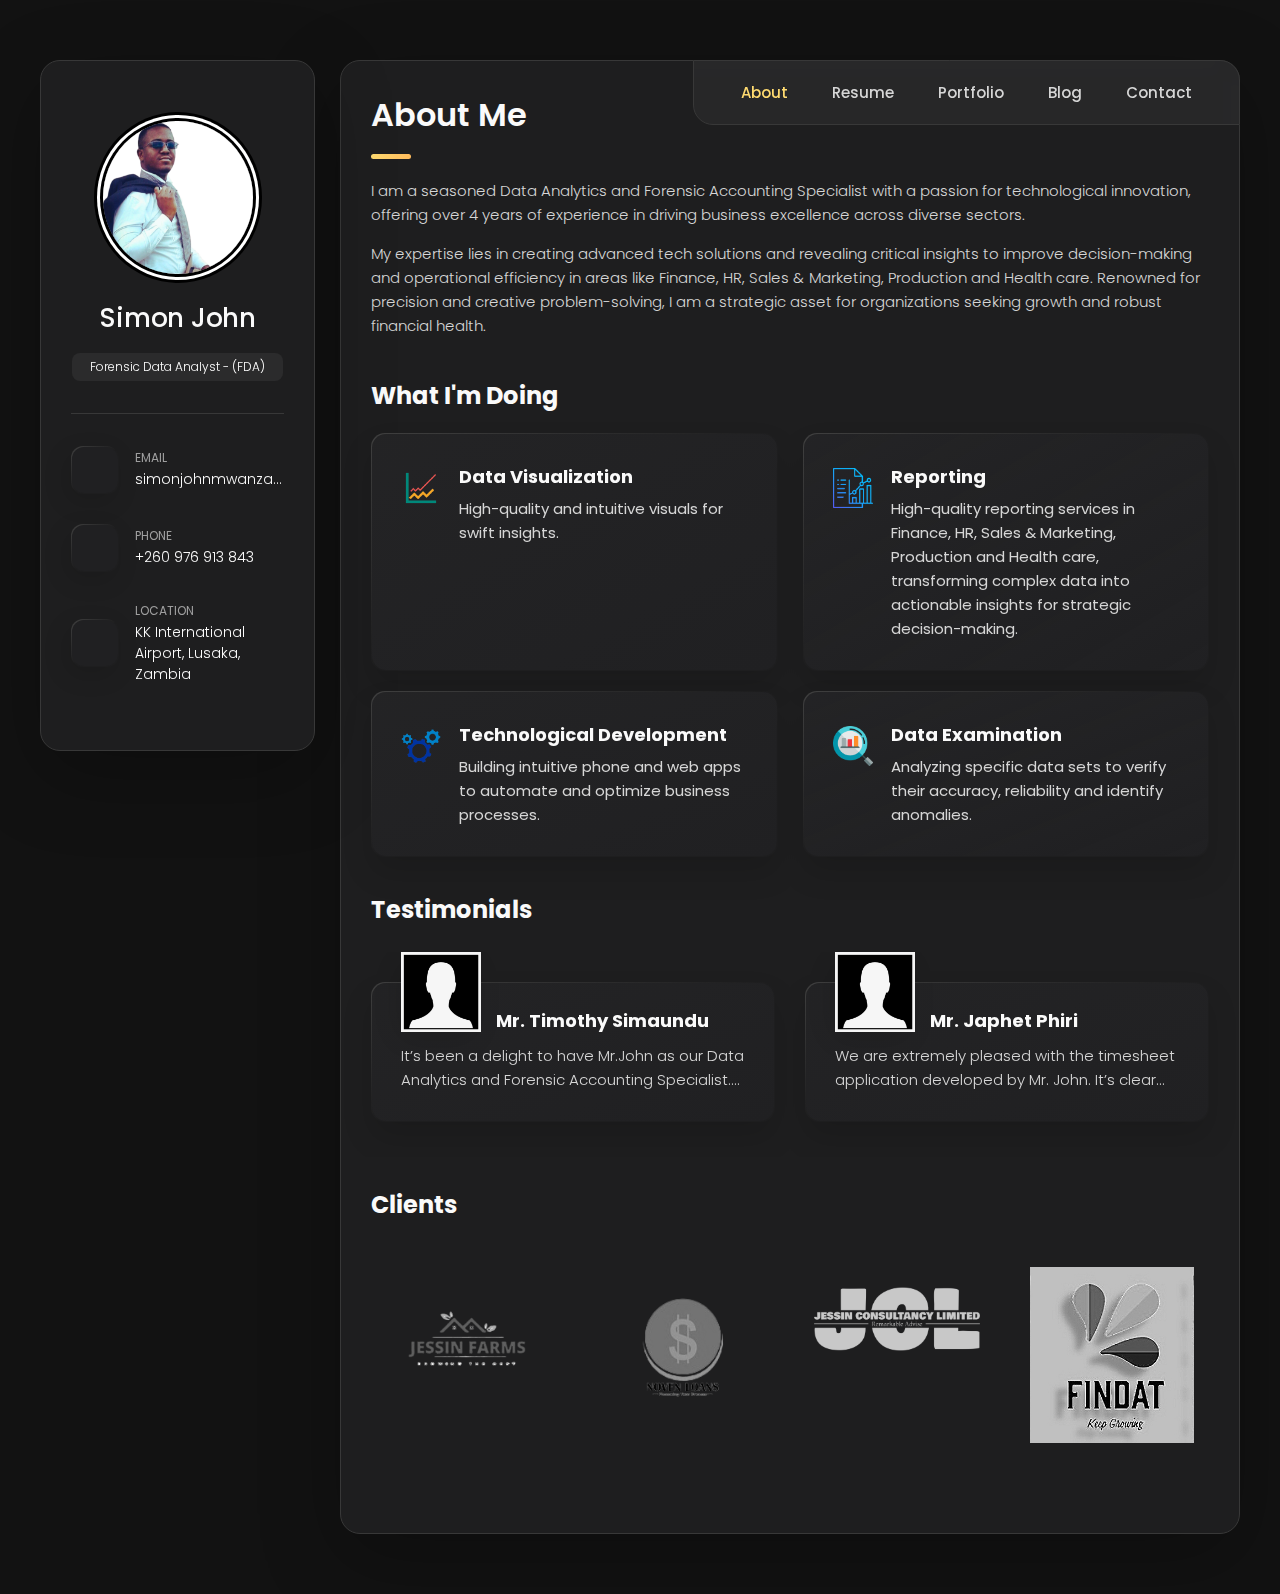
==== index.html @ cefb36db "Add files via upload" ====
<!DOCTYPE html>
<html lang="en">

<head>
  <meta charset="UTF-8">
  <meta http-equiv="X-UA-Compatible" content="IE=edge">
  <meta name="viewport" content="width=device-width, initial-scale=1.0">
  <title>Simon John - Personal Portfolio</title>

  <!--
    - favicon
  -->
  <link rel="shortcut icon" href="./assets/images/logo.ico" type="image/x-icon">

  <!--
    - custom css link
  -->
  <link rel="stylesheet" href="./assets/css/style.css">

  <!--
    - google font link
  -->
  <link rel="preconnect" href="https://fonts.googleapis.com">
  <link rel="preconnect" href="https://fonts.gstatic.com" crossorigin>
  <link href="https://fonts.googleapis.com/css2?family=Poppins:wght@300;400;500;600&display=swap" rel="stylesheet">
</head>

<body>

  <!--
    - #MAIN
  -->

  <main>

    <!--
      - #SIDEBAR
    -->

    <aside class="sidebar" data-sidebar>

      <div class="sidebar-info">

        <figure class="avatar-box rounded-avatar">
          <img src="./assets/images/2.png" alt="Simon John" width="80">
        </figure>

        <div class="info-content">
          <h1 class="name" title="Simon John">Simon John</h1>

          <p class="title">Forensic Data Analyst - (FDA)</p>
        </div>

        <button class="info_more-btn" data-sidebar-btn>
          <span>Show Contacts</span>

          <ion-icon name="chevron-down"></ion-icon>
        </button>

      </div>

      <div class="sidebar-info_more">

        <div class="separator"></div>

        <ul class="contacts-list">

          <li class="contact-item">

            <div class="icon-box">
              <ion-icon name="mail-outline"></ion-icon>
            </div>

            <div class="contact-info">
              <p class="contact-title">Email</p>

              <a href="mailto:simonjohnmwanza@gmail.com" class="contact-link">
                simonjohnmwanza@gmail.com</a>
            </div>

          </li>

          <li class="contact-item">

            <div class="icon-box">
              <ion-icon name="phone-portrait-outline"></ion-icon>
            </div>

            <div class="contact-info">
              <p class="contact-title">Phone</p>

              <a href="tel:+260976913843" class="contact-link">+260 976 913 843</a>
            </div>

          </li>

        

          <li class="contact-item">

            <div class="icon-box">
              <ion-icon name="location-outline"></ion-icon>
            </div>

            <div class="contact-info">
              <p class="contact-title">Location</p>

              <address>KK International Airport, Lusaka, Zambia</address>
            </div>

          </li>

        </ul>

        <div class="separator"></div>

        <ul class="social-list">

          <li class="social-item">
            <a href="https://www.linkedin.com/in/simon-john-m-a87a0b1b7/" class="social-link">
              <ion-icon class = "socials-icons" name="logo-linkedin"></ion-icon>
            </a>
          </li>

         
          <li class="social-item">
            <a href="https://www.instagram.com/findat_consultants/" class="social-link">
              <ion-icon class = "socials-icons" name="logo-instagram"></ion-icon>
            </a>
          </li>

          <li class="social-item">
            <a href="https://api.whatsapp.com" target="_blank" class="social-link">
             
              <ion-icon class = "socials-icons" name="logo-whatsapp"></ion-icon>
            </a>
          </li>

        </ul>

      </div>

    </aside>





    <!--
      - #main-content
    -->

    <div class="main-content">

      <!--
        - #NAVBAR
      -->

      <nav class="navbar">

        <ul class="navbar-list">

          <li class="navbar-item">
            <button class="navbar-link  active" data-nav-link>About</button>
          </li>

          <li class="navbar-item">
            <button class="navbar-link" data-nav-link>Resume</button>
          </li>

          <li class="navbar-item">
            <button class="navbar-link" data-nav-link>Portfolio</button>
          </li>

          <li class="navbar-item">
            <button class="navbar-link" data-nav-link>Blog</button>
          </li>

          <li class="navbar-item">
            <button class="navbar-link" data-nav-link>Contact</button>
          </li>

        </ul>

      </nav>





      <!--
        - #ABOUT
      -->

      <article class="about  active" data-page="about">

        <header>
          <h2 class="h2 article-title">About me</h2>
        </header>

        <section class="about-text">
          <p>
            I am a seasoned Data Analytics and Forensic Accounting Specialist with a passion for technological innovation, offering over 4 years of experience in driving business excellence across diverse sectors.
          </p>

          <p>
            My expertise lies in creating advanced tech solutions and revealing critical insights to improve decision-making and operational efficiency in areas like Finance, HR, Sales & Marketing, Production and Health care. Renowned for precision and creative problem-solving, I am a strategic asset for organizations seeking growth and robust financial health.
          </p>
          
        </section>


        <!--
          - service
        -->

        <section class="service">

          <h3 class="h3 service-title">What i'm doing</h3>

          <ul class="service-list">

            <li class="service-item">

              <div class="service-icon-box">
                <img src="./assets/images/icon-data.png
                " alt="design icon" width="40">
              </div>

              <div class="service-content-box">
                <h4 class="h4 service-item-title">Data Visualization</h4>

                <p class="service-item-text">
                  High-quality and intuitive visuals for swift insights.
                </p>
              </div>

            </li>

            <li class="service-item">

              <div class="service-icon-box">
                <img src="./assets/images/Report.png " alt="Reporting icon" width="40">
              </div>

              <div class="service-content-box">
                <h4 class="h4 service-item-title">Reporting</h4>

                <p class="service-item-text">
                  High-quality reporting services in Finance, HR, Sales & Marketing, Production and Health care, transforming complex data into actionable insights for strategic decision-making.
                </p>
              </div>

            </li>

            <li class="service-item">

              <div class="service-icon-box">
                <img src="./assets/images/Tech.png" alt="mobile app icon" width="40">
              </div>

              <div class="service-content-box">
                <h4 class="h4 service-item-title">Technological Development</h4>

                <p class="service-item-text">
                  Building intuitive phone and web apps to automate and optimize business processes.
                </p>
              </div>

            </li>

            <li class="service-item">

              <div class="service-icon-box">
                <img src="./assets/images/Mag.png" alt="camera icon" width="40">
              </div>

              <div class="service-content-box">
                <h4 class="h4 service-item-title">Data Examination</h4>

                <p class="service-item-text">
                  Analyzing specific data sets to verify their accuracy, reliability and identify anomalies.
                </p>
              </div>

            </li>

          </ul>

        </section>


        <!--
          - testimonials
        -->

        <section class="testimonials">

          <h3 class="h3 testimonials-title">Testimonials</h3>

          <ul class="testimonials-list has-scrollbar">

            <li class="testimonials-item">
              <div class="content-card" data-testimonials-item>

                <figure class="testimonials-avatar-box">
                  <img src="./assets/images/fot.png" alt="Mr.Timothy Simaundu" width="60" data-testimonials-avatar>
                </figure>

                <h4 class="h4 testimonials-item-title" data-testimonials-title>Mr. Timothy Simaundu</h4>

                <div class="testimonials-text" data-testimonials-text>
                  <p>
                    It’s been a delight to have Mr.John as our Data Analytics and Forensic Accounting Specialist. His innovative tech solutions and insightful analyses have notably enhanced our decision-making and operational efficiency across multiple sectors. Mr. John’s precision and expertise have been invaluable in fostering our growth and financial stability. Highly recommended for professional excellence!
                  </p>
                </div>

              </div>
            </li>

            <li class="testimonials-item">
              <div class="content-card" data-testimonials-item>

                <figure class="testimonials-avatar-box">
                  <img src="./assets/images/fot.png" alt="Japhet Phiri" width="60" data-testimonials-avatar>
                </figure>

                <h4 class="h4 testimonials-item-title" data-testimonials-title>Mr. Japhet Phiri</h4>

                <div class="testimonials-text" data-testimonials-text>
                  <p>
                    We are extremely pleased with the timesheet application developed by Mr. John. It’s clear that his expertise in Data Analytics and technological innovation played a crucial role in delivering a solution that is efficient and user-friendly. This application has significantly streamlined our operational processes, enabling us to focus more on our core competencies. Mr. John’s professional approach and dedication to solving our unique challenges have made a lasting impact. A true asset in application development!
                  </p>
                </div>

              </div>
            </li>

           

          </ul>

        </section>


        <!--
          - testimonials modal
        -->

        <div class="modal-container" data-modal-container>

          <div class="overlay" data-overlay></div>

          <section class="testimonials-modal">

            <button class="modal-close-btn" data-modal-close-btn>
              <ion-icon name="close-outline"></ion-icon>
            </button>

            <div class="modal-img-wrapper">
              <figure class="modal-avatar-box">
                <img src="./assets/images/avatar-1.png" alt="Daniel lewis" width="80" data-modal-img>
              </figure>

              <img src="./assets/images/icon-quote.svg" alt="quote icon">
            </div>

            <div class="modal-content">

              <h4 class="h3 modal-title" data-modal-title>Daniel lewis</h4>

              <time datetime="2021-06-14"> 30th September, 2023</time>

              <div data-modal-text>
                <p>
                
                </p>
              </div>

            </div>

          </section>

        </div>


        <!--
          - clients
        -->

        <section class="clients">

          <h3 class="h3 clients-title">Clients</h3>

          <ul class="clients-list has-scrollbar">

            <li class="clients-item">
              <a href="#">
                <img src="./assets/images/client.png" alt="client logo">
              </a>
            </li>

            <li class="clients-item">
              <a href="#">
                <img src="./assets/images/client2.png" alt="client logo">
              </a>
            </li>

            <li class="clients-item">
              <a href="#">
                <img src="./assets/images/JCL.png" alt="client logo">
              </a>
            </li>
          
            <li class="clients-item">
              <a href="#">
                <img src="./assets/images/Logoz.jpg" alt="client logo">
              </a>
            </li>

          </ul>

        </section>

      </article>





      <!--
        - #RESUME
      -->

      <article class="resume" data-page="resume">

        <header>
          <h2 class="h2 article-title">Resume</h2>
        </header>

        <section class="timeline">

          <div class="title-wrapper">
            <div class="icon-box">
              <ion-icon name="book-outline"></ion-icon>
            </div>

            <h3 class="h3">Education</h3>
          </div>

          <ol class="timeline-list">

            <li class="timeline-item">

              <h4 class="h4 timeline-item-title">University of Lusaka, Zambia</h4>

              <span>2022 — (Present)</span>

              <p class="timeline-text">
                Master of Business Administration (MBA)
              </p> 
      
            </li>

            <li class="timeline-item">

              <h4 class="h4 timeline-item-title">Corporate Finance Institute, U.S.A</h4>

              <span>2022 — 2023</span>

              <p class="timeline-text">
                Data Science and Machine Learning (DML)
              </p>

            </li>

            <li class="timeline-item">

              <h4 class="h4 timeline-item-title">West Virginia University, U.S.A</h4>

              <span>2020 — 2021</span>

              <p class="timeline-text">
                Forensic Accounting and Fraud Examination (FFA)
              </p>

            </li>

          </ol>

        </section>

        <section class="timeline">

          <div class="title-wrapper">
            <div class="icon-box">
              <ion-icon name="book-outline"></ion-icon>
            </div>

            <h3 class="h3">Experience</h3>
          </div>

          <ol class="timeline-list">

            <li class="timeline-item">

              <h4 class="h4 timeline-item-title">Forensic Data Consultant</h4>

              <span>2023 — (Present)</span>

              <p class="timeline-text">
                Operating the FINDAT Project that is providing data analytics and financial services to various businesses in Lusaka, Zambia.
              </p>

              
              <p class="timeline-text">
                [Tools used: MS Excel, Power Bi, Tableau, SQL, Python, Gen A.I, and MS Visual Studio Code]
              </p>

            </li>

            <li class="timeline-item">

              <h4 class="h4 timeline-item-title">Cloud Accounting System Operator</h4>

              <span>2020 — 2021</span>

              <p class="timeline-text">
                Worked for ADRA (NGO) in Juba, South Sudan where I
                utilized cloud systems to manage UNFAO, UNHCR, and NORAD - Funded projects.
                Conducted expenditure tracking and budget analysis for better financial management and Reporting.
              </p>
              <p class="timeline-text">
                [Tools used: MS Excel, Infor Sun system, and Power Bi]
              </p>

            </li>

            <li class="timeline-item">

              <h4 class="h4 timeline-item-title">Data & Finance Trainee</h4>

              <span>2016 — 2020</span>

              <p class="timeline-text">
               Worked for JESSIN Farms where I developed marketing analytics for management to derive data-driven insights regarding Broiler sales,
                examined data for anomalies and quality control.
              </p>
              <p class="timeline-text">
                [Tools used: MS Excel, SQL, Power Bi, and Intuite Quick Books]
              </p>

            </li>

          </ol>

        </section>

        <section class="skill">

          <h3 class="h3 skills-title">My skills</h3>

          <ul class="skills-list content-card">


            <li class="skills-item">

              <div class="title-wrapper">
                <h5 class="h5">MS Excel</h5>
                <data value="90">90%</data>
              </div>

              <div class="skill-progress-bg">
                <div class="skill-progress-fill" style="width: 90%;"></div>
              </div>

            </li>

            <li class="skills-item">

              <div class="title-wrapper">
                <h5 class="h5">Power Bi</h5>
                <data value="80">70%</data>
              </div>

              <div class="skill-progress-bg">
                <div class="skill-progress-fill" style="width: 70%;"></div>
              </div>

            </li>

            <li class="skills-item">

              <div class="title-wrapper">
                <h5 class="h5">Tableau</h5>
                <data value="70">45%</data>
              </div>

              <div class="skill-progress-bg">
                <div class="skill-progress-fill" style="width: 45%;"></div>
              </div>

            </li>


            <li class="skills-item">

              <div class="title-wrapper">
                <h5 class="h5">SQL</h5>
                <data value="50">50%</data>
              </div>

              <div class="skill-progress-bg">
                <div class="skill-progress-fill" style="width: 50%;"></div>
              </div>

            </li>


            <li class="skills-item">

              <div class="title-wrapper">
                <h5 class="h5">Generative A.I</h5>
                <data value="60">60%</data>
              </div>

              <div class="skill-progress-bg">
                <div class="skill-progress-fill" style="width: 60%;"></div>
              </div>

            </li>

            <li class="skills-item">

              <div class="title-wrapper">
                <h5 class="h5">Python</h5>
                <data value="10">20%</data>
              </div>

              <div class="skill-progress-bg">
                <div class="skill-progress-fill" style="width: 20%;"></div>
              </div>

            </li>

            <li class="skills-item">

              <div class="title-wrapper">
                <h5 class="h5">Accounting Software</h5>
                <data value="10">75%</data>
              </div>

              <div class="skill-progress-bg">
                <div class="skill-progress-fill" style="width: 75%;"></div>
              </div>

            </li>
          </ul>

        </section>

      </article>





      <!--
        - #PORTFOLIO
      -->

      <article class="portfolio" data-page="portfolio">

        <header>
          <h2 class="h2 article-title">Portfolio</h2>
        </header>

        <section class="projects">

          <ul class="filter-list">

            <li class="filter-item">
              <button class="active" data-filter-btn>All</button>
            </li>

            <li class="filter-item">
              <button data-filter-btn>Projects</button>
            </li>

            <li class="filter-item">
              <button data-filter-btn>Mobile Apps</button>
            </li>

            <li class="filter-item">
              <button data-filter-btn>Web development</button>
            </li>

          </ul>

          <div class="filter-select-box">

            <button class="filter-select" data-select>

              <div class="select-value" data-selecct-value>Select category</div>

              <div class="select-icon">
                <ion-icon name="chevron-down"></ion-icon>
              </div>

            </button>

            <ul class="select-list">

              <li class="select-item">
                <button data-select-item>All</button>
              </li>

              <li class="select-item">
                <button data-select-item>Projects</button>
              </li>

              <li class="select-item">
                <button data-select-item>Mobile Apps</button>
              </li>

              <li class="select-item">
                <button data-select-item>Web development</button>
              </li>

            </ul>

          </div>

          <ul class="project-list">


            <li class="project-item  active" data-filter-item data-category="projects">
              <a href="Market.html">

                <figure class="project-img">
                  <div class="project-item-icon-box">
                    <ion-icon name="eye-outline"></ion-icon>
                  
                  </div>
 
                  <img src="./assets/images/project-3.jpg" alt="fundo" loading="lazy"> 
                
                </figure>

                <h3 class="project-title">Broiler Sales Dashboard</h3>

                <p class="project-category">Power Bi - Report</p>

              </a>
            </li>

      

            <li class="project-item  active" data-filter-item data-category="projects">
              <a href="Cash.html">

                <figure class="project-img">
                  <div class="project-item-icon-box">
                    <ion-icon name="eye-outline"></ion-icon>
                  </div>

                  <img src="./assets/images/project-5.jpg" alt="dsm." loading="lazy">
                </figure>

                <h3 class="project-title">Cash Management Dashboard</h3>

                <p class="project-category">Power Bi - Report</p>

              </a>
            </li>

            <li class="project-item  active" data-filter-item data-category="projects">
              <a href="Fish.html">

                <figure class="project-img">
                  <div class="project-item-icon-box">
                    <ion-icon name="eye-outline"></ion-icon>
                  </div>

                  <img src="./assets/images/project-6.jpg" alt="metaspark" loading="lazy">
                </figure>

                <h3 class="project-title">Fish Sales Dashboard</h3>

                <p class="project-category">Power Bi - Report</p>

              </a>
            </li>

           
            <li class="project-item  active" data-filter-item data-category="mobile apps">
              <a href="https://ai-pesona.glide.page/dl/6471c6">

                <figure class="project-img">
                  <div class="project-item-icon-box">
                    <ion-icon name="eye-outline"></ion-icon>
                  </div>

                  <img src="./assets/images/Mob.png" alt="dsm." loading="lazy">
                </figure>

                <h3 class="project-title">A.I bot</h3>

                <p class="project-category">Mobile App</p>

              </a>
            </li>

            <li class="project-item  active" data-filter-item data-category="web development">
              <a href="https://ai-pesona.netlify.app/">

                <figure class="project-img">
                  <div class="project-item-icon-box">
                    <ion-icon name="eye-outline"></ion-icon>
                  </div>

                  <img src="./assets/images/Web.png" alt="dsm." loading="lazy">
                </figure>

                <h3 class="project-title">Task & Time Tracking</h3>

                <p class="project-category">Web App</p>

              </a>
            </li>
          </ul>

        </section>

      </article>





      <!--
        - #BLOG
      -->

      <article class="blog" data-page="blog">

        <header>
          <h2 class="h2 article-title">Blog</h2>
        </header>

        <section class="blog-posts">

          <ul class="blog-posts-list">

            <li class="blog-post-item">
              <a href="https://www.linkedin.com/posts/simon-john-m-a87a0b1b7_dataanalytics-algorithms-data-activity-7079022983977050112-cwNl?utm_source=share&utm_medium=member_desktop">

                <figure class="blog-banner-box">
                  <img src="./assets/images/Blog.jpeg" alt="Design conferences in 2022" loading="lazy">
                </figure>

                <div class="blog-content">

                  <div class="blog-meta">
                    <p class="blog-category">Simon John</p>

                    <span class="dot"></span>

                    <time datetime="2022-02-23">June 23, 2023</time>
                  </div>

                  <h3 class="h3 blog-item-title">The Impact of Data Analytics on Accounting</h3>

                  <p class="blog-text">
                    Data analytics has revolutionized the accounting industry, transforming traditional practices into streamlined and data-driven processes.
                  </p>

                </div>

              </a>
            </li>

            
          </ul>

        </section>

      </article>





      <!--
        - #CONTACT
      -->

      <article class="contact" data-page="contact">

        <header>
          <h2 class="h2 article-title">Contact</h2>
        </header>

        <section class="mapbox" data-mapbox>
          <figure>
            <iframe
              src="https://www.google.com/maps/embed?pb=!1m18!1m12!1m3!1d53286.75981243011!2d28.41604285047974!3d-15.332436049834332!2m3!1f0!2f0!3f0!3m2!1i1024!2i768!4f13.1!3m3!1m2!1s0x19408837cedf9ac7%3A0x2de8b7c983db90b7!2sKenneth%20Kaunda%20International%20Airport!5e0!3m2!1sen!2szm!4v1696002253572!5m2!1sen!2szm"
              width="400" height="300" loading="lazy"></iframe>
          </figure>
        </section>
       
        <section class="contact-form">
          <h3 class="h3 form-title">Contact Form</h3>
          <form id="contactForm" class="form">
              <div class="input-wrapper">
                  <input type="text" name="fullname" class="form-input" placeholder="Sender's name" required>
                  
                  <input type="tel" class="form-input" placeholder="WhatsApp number" value="260976913843" disabled>
                  <input type="hidden" name="whatsapp" value="260976913843">
              </div>
      
              <textarea name="message" class="form-input" placeholder="Your Message" required></textarea>
              <button class="form-btn" type="button" onclick="sendToWhatsApp()">
                  <ion-icon name="paper-plane"></ion-icon>
                  <span>Send Message</span>
              </button>
          </form>
      </section>
      

      </article>

    </div>

  </main>






  <!--
    - custom js link
  -->
  <script src="./assets/js/script.js"></script>

  <!--
    - ionicon link
  -->
  <script type="module" src="https://unpkg.com/ionicons@5.5.2/dist/ionicons/ionicons.esm.js"></script>
  <script nomodule src="https://unpkg.com/ionicons@5.5.2/dist/ionicons/ionicons.js"></script>
 
</body>

</html>
---- assets/css/style.css ----
/*-----------------------------------*\
  #style.css
\*-----------------------------------*/


/**
 * copyright 2023 @codesimon
 */





/*-----------------------------------*\
  #CUSTOM PROPERTY
\*-----------------------------------*/

:root {

  /**
   * colors
   */

  /* gradient */

  --bg-gradient-onyx: linear-gradient(
    to bottom right, 
    hsl(240, 1%, 25%) 3%, 
    hsl(0, 0%, 19%) 97%
  );
  --bg-gradient-jet: linear-gradient(
    to bottom right, 
    hsla(240, 1%, 18%, 0.251) 0%, 
    hsla(240, 2%, 11%, 0) 100%
  ), hsl(240, 2%, 13%);
  --bg-gradient-yellow-1: linear-gradient(
    to bottom right, 
    hsl(45, 100%, 71%) 0%, 
    hsla(36, 100%, 69%, 0) 50%
  );
  --bg-gradient-yellow-2: linear-gradient(
    135deg, 
    hsla(45, 100%, 71%, 0.251) 0%, 
    hsla(35, 100%, 68%, 0) 59.86%
  ), hsl(240, 2%, 13%);
  --border-gradient-onyx: linear-gradient(
    to bottom right, 
    hsl(0, 0%, 25%) 0%, 
    hsla(0, 0%, 25%, 0) 50%
  );
  --text-gradient-yellow: linear-gradient(
    to right, 
    hsl(45, 100%, 72%), 
    hsl(35, 100%, 68%)
  );

  /* solid */

  --jet: hsl(0, 0%, 22%);
  --onyx: hsl(240, 1%, 17%);
  --eerie-black-1: hsl(240, 2%, 13%);
  --eerie-black-2: hsl(240, 2%, 12%);
  --smoky-black: hsl(0, 0%, 7%);
  --white-1: hsl(0, 0%, 100%);
  --white-2: hsl(0, 0%, 98%);
  --orange-yellow-crayola: hsl(45, 100%, 72%);
  --vegas-gold: hsl(45, 54%, 58%);
  --light-gray: hsl(0, 0%, 84%);
  --light-gray-70: hsla(0, 0%, 84%, 0.7);
  --bittersweet-shimmer: hsl(0, 43%, 51%);

  /**
   * typography
   */

  /* font-family */
  --ff-poppins: 'Poppins', sans-serif;

  /* font-size */
  --fs-1: 24px;
  --fs-2: 18px;
  --fs-3: 17px;
  --fs-4: 16px;
  --fs-5: 15px;
  --fs-6: 14px;
  --fs-7: 13px;
  --fs-8: 11px;

  /* font-weight */
  --fw-300: 300;
  --fw-400: 400;
  --fw-500: 500;
  --fw-600: 600;

  /**
   * shadow
   */
  
  --shadow-1: -4px 8px 24px hsla(0, 0%, 0%, 0.25);
  --shadow-2: 0 16px 30px hsla(0, 0%, 0%, 0.25);
  --shadow-3: 0 16px 40px hsla(0, 0%, 0%, 0.25);
  --shadow-4: 0 25px 50px hsla(0, 0%, 0%, 0.15);
  --shadow-5: 0 24px 80px hsla(0, 0%, 0%, 0.25);

  /**
   * transition
   */

  --transition-1: 0.25s ease;
  --transition-2: 0.5s ease-in-out;

}





/*-----------------------------------*\
  #RESET
\*-----------------------------------*/

*, *::before, *::after {
  margin: 0;
  padding: 0;
  box-sizing: border-box;
}

a { text-decoration: none; }

li { list-style: none; }

img, ion-icon, a, button, time, span { display: block; }

button {
  font: inherit;
  background: none;
  border: none;
  text-align: left;
  cursor: pointer;
}

input, textarea {
  display: block;
  width: 100%;
  background: none;
  font: inherit;
}

::selection {
  background: var(--orange-yellow-crayola);
  color: var(--smoky-black);
}

:focus { outline-color: var(--orange-yellow-crayola); }

html { font-family: var(--ff-poppins); }

body { background: var(--smoky-black); }





/*-----------------------------------*\
  #REUSED STYLE
\*-----------------------------------*/

.sidebar,
article {
  background: var(--eerie-black-2);
  border: 1px solid var(--jet);
  border-radius: 20px;
  padding: 15px;
  box-shadow: var(--shadow-1);
  z-index: 1;
}

.separator {
  width: 100%;
  height: 1px;
  background: var(--jet);
  margin: 16px 0;
}

.icon-box {
  position: relative;
  background: var(--border-gradient-onyx);
  width: 30px;
  height: 30px;
  border-radius: 8px;
  display: flex;
  justify-content: center;
  align-items: center;
  font-size: 16px;
  color: var(--orange-yellow-crayola);
  box-shadow: var(--shadow-1);
  z-index: 1;
}
/* social-media icons */
.socials-icons{
  color: var(--orange-yellow-crayola);

}

.icon-box::before {
  content: "";
  position: absolute;
  inset: 1px;
  background: var(--eerie-black-1);
  border-radius: inherit;
  z-index: -1;
}

.icon-box ion-icon { --ionicon-stroke-width: 35px; }

article { display: none; }

article.active {
  display: block;
  animation: fade 0.5s ease backwards;
}

@keyframes fade {
  0% { opacity: 0; }
  100% { opacity: 1; }
}

.h2,
.h3,
.h4,
.h5 {
  color: var(--white-2);
  text-transform: capitalize;
}

.h2 { font-size: var(--fs-1); }

.h3 { font-size: var(--fs-2); }

.h4 { font-size: var(--fs-4); }

.h5 {
  font-size: var(--fs-7);
  font-weight: var(--fw-500);
}

.article-title {
  position: relative;
  padding-bottom: 7px;
}

.article-title::after {
  content: "";
  position: absolute;
  bottom: 0;
  left: 0;
  width: 30px;
  height: 3px;
  background: var(--text-gradient-yellow);
  border-radius: 3px;
}

.has-scrollbar::-webkit-scrollbar {
  width: 5px; /* for vertical scrollbar */
  height: 5px; /* for horizontal scrollbar */
}

.has-scrollbar::-webkit-scrollbar-track {
  background: var(--onyx);
  border-radius: 5px;
}

.has-scrollbar::-webkit-scrollbar-thumb {
  background: var(--orange-yellow-crayola);
  border-radius: 5px;
}

.has-scrollbar::-webkit-scrollbar-button { width: 20px; }

.content-card {
  position: relative;
  background: var(--border-gradient-onyx);
  padding: 15px;
  padding-top: 45px;
  border-radius: 14px;
  box-shadow: var(--shadow-2);
  cursor: pointer;
  z-index: 1;
}

.content-card::before {
  content: "";
  position: absolute;
  inset: 1px;
  background: var(--bg-gradient-jet);
  border-radius: inherit;
  z-index: -1;
}





/*-----------------------------------*\
  #MAIN
\*-----------------------------------*/

main {
  margin: 15px 12px;
  margin-bottom: 75px;
  min-width: 259px;
}





/*-----------------------------------*\
  #SIDEBAR
\*-----------------------------------*/

.sidebar {
  margin-bottom: 15px;
  max-height: 112px;
  overflow: hidden;
  transition: var(--transition-2);
}

.sidebar.active { max-height: 405px; }

.sidebar-info {
  position: relative;
  display: flex;
  justify-content: flex-start;
  align-items: center;
  gap: 15px;
}

.avatar-box {
  background: var(--bg-gradient-onyx);
  border-radius: 20px;
}

.info-content .name {
  color: var(--white-2);
  font-size: var(--fs-3);
  font-weight: var(--fw-500);
  letter-spacing: -0.25px;
  margin-bottom: 10px;
}

.info-content .title {
  color: var(--white-1);
  background: var(--onyx);
  font-size: var(--fs-8);
  font-weight: var(--fw-300);
  width: max-content;
  padding: 3px 12px;
  border-radius: 8px;
}

.info_more-btn {
  position: absolute;
  top: -15px;
  right: -15px;
  border-radius: 0 15px;
  font-size: 13px;
  color: var(--orange-yellow-crayola);
  background: var(--border-gradient-onyx);
  padding: 10px;
  box-shadow: var(--shadow-2);
  transition: var(--transition-1);
  z-index: 1;
}

.info_more-btn::before {
  content: "";
  position: absolute;
  inset: 1px;
  border-radius: inherit;
  background: var(--bg-gradient-jet);
  transition: var(--transition-1);
  z-index: -1;
}

.info_more-btn:hover,
.info_more-btn:focus { background: var(--bg-gradient-yellow-1); }

.info_more-btn:hover::before,
.info_more-btn:focus::before { background: var(--bg-gradient-yellow-2); }

.info_more-btn span { display: none; }

.sidebar-info_more {
  opacity: 0;
  visibility: hidden;
  transition: var(--transition-2);
}

.sidebar.active .sidebar-info_more {
  opacity: 1;
  visibility: visible;
}

.contacts-list {
  display: grid;
  grid-template-columns: 1fr;
  gap: 16px;
}

.contact-item {
  min-width: 100%;
  display: flex;
  align-items: center;
  gap: 16px;
}

.contact-info {
  max-width: calc(100% - 46px);
  width: calc(100% - 46px);
}

.contact-title {
  color: var(--light-gray-70);
  font-size: var(--fs-8);
  text-transform: uppercase;
  margin-bottom: 2px;
}

.contact-info :is(.contact-link, time, address) {
  color: var(--white-2);
  font-size: var(--fs-7);
}

.contact-info address { font-style: normal; }

.social-list {
  display: flex;
  justify-content: flex-start;
  align-items: center;
  gap: 15px;
  padding-bottom: 4px;
  padding-left: 7px;
}

.social-item .social-link {
  color: var(--light-gray-70);
  font-size: 18px;
}


.social-item .social-link:hover { color: var(--light-gray); }





/*-----------------------------------*\
  #NAVBAR
\*-----------------------------------*/

.navbar {
  position: fixed;
  bottom: 0;
  left: 0;
  width: 100%;
  background: hsla(240, 1%, 17%, 0.75);
  backdrop-filter: blur(10px);
  border: 1px solid var(--jet);
  border-radius: 12px 12px 0 0;
  box-shadow: var(--shadow-2);
  z-index: 5;
}

.navbar-list {
  display: flex;
  flex-wrap: wrap;
  justify-content: center;
  align-items: center;
  padding: 0 10px;
}

.navbar-link {
  color: var(--light-gray);
  font-size: var(--fs-8);
  padding: 20px 7px;
  transition: color var(--transition-1);
}

.navbar-link:hover,
.navbar-link:focus { color: var(--light-gray-70); }

.navbar-link.active { color: var(--orange-yellow-crayola); }





/*-----------------------------------*\
  #ABOUT
\*-----------------------------------*/

.about .article-title { margin-bottom: 15px; }

.about-text {
  color: var(--light-gray);
  font-size: var(--fs-6);
  font-weight: var(--fw-300);
  line-height: 1.6;
}

.about-text p { margin-bottom: 15px; }



/**
 * #service 
 */

.service { margin-bottom: 35px; }

.service-title { margin-bottom: 20px; }

.service-list {
  display: grid;
  grid-template-columns: 1fr;
  gap: 20px;
}

.service-item {
  position: relative;
  background: var(--border-gradient-onyx);
  padding: 20px;
  border-radius: 14px;
  box-shadow: var(--shadow-2);
  z-index: 1;
}

.service-item::before {
  content: "";
  position: absolute;
  inset: 1px;
  background: var(--bg-gradient-jet);
  border-radius: inherit;
  z-index: -1;
}

.service-icon-box { margin-bottom: 10px; }

.service-icon-box img { margin: auto; }

.service-content-box { text-align: center; }

.service-item-title { margin-bottom: 7px; }

.service-item-text {
  color: var(--light-gray);
  font-size: var(--fs-6);
  font-weight: var(--fw-3);
  line-height: 1.6;
}


/**
 * #testimonials 
 */

.testimonials { margin-bottom: 30px; }

.testimonials-title { margin-bottom: 20px; }

.testimonials-list {
  display: flex;
  justify-content: flex-start;
  align-items: flex-start;
  gap: 15px;
  margin: 0 -15px;
  padding: 25px 15px;
  padding-bottom: 35px;
  overflow-x: auto;
  scroll-behavior: smooth;
  overscroll-behavior-inline: contain;
  scroll-snap-type: inline mandatory;
}

.testimonials-item {
  min-width: 100%;
  scroll-snap-align: center;
}

.testimonials-avatar-box {
  position: absolute;
  top: 0;
  left: 0;
  transform: translate(15px, -25px);
  background: var(--bg-gradient-onyx);
  border-radius: 14px;
  box-shadow: var(--shadow-1);
}

.testimonials-item-title { margin-bottom: 7px; }

.testimonials-text {
  color: var(--light-gray);
  font-size: var(--fs-6);
  font-weight: var(--fw-300);
  line-height: 1.6;
  display: -webkit-box;
  line-clamp: 4;
  -webkit-line-clamp: 4;
  -webkit-box-orient: vertical;
  overflow: hidden;
}


/**
 * #testimonials-modal
 */

.modal-container {
  position: fixed;
  top: 0;
  left: 0;
  width: 100%;
  height: 100%;
  display: flex;
  justify-content: center;
  align-items: center;
  overflow-y: auto;
  overscroll-behavior: contain;
  z-index: 20;
  pointer-events: none;
  visibility: hidden;
}

.modal-container::-webkit-scrollbar { display: none; }

.modal-container.active {
  pointer-events: all;
  visibility: visible;
}

.overlay {
  position: fixed;
  top: 0;
  left: 0;
  width: 100%;
  height: 100vh;
  background: hsl(0, 0%, 5%);
  opacity: 0;
  visibility: hidden;
  pointer-events: none;
  z-index: 1;
  transition: var(--transition-1);
}

.overlay.active {
  opacity: 0.8;
  visibility: visible;
  pointer-events: all;
}

.testimonials-modal {
  background: var(--eerie-black-2);
  position: relative;
  padding: 15px;
  margin: 15px 12px;
  border: 1px solid var(--jet);
  border-radius: 14px;
  box-shadow: var(--shadow-5);
  transform: scale(1.2);
  opacity: 0;
  transition: var(--transition-1);
  z-index: 2;
}

.modal-container.active .testimonials-modal {
  transform: scale(1);
  opacity: 1;
}

.modal-close-btn {
  position: absolute;
  top: 15px;
  right: 15px;
  background: var(--onyx);
  border-radius: 8px;
  width: 32px;
  height: 32px;
  display: flex;
  justify-content: center;
  align-items: center;
  color: var(--white-2);
  font-size: 18px;
  opacity: 0.7;
}

.modal-close-btn:hover,
.modal-close-btn:focus { opacity: 1; }

.modal-close-btn ion-icon { --ionicon-stroke-width: 50px; }

.modal-avatar-box {
  background: var(--bg-gradient-onyx);
  width: max-content;
  border-radius: 14px;
  margin-bottom: 15px;
  box-shadow: var(--shadow-2);
}

.modal-img-wrapper > img { display: none; }

.modal-title { margin-bottom: 4px; }

.modal-content time {
  font-size: var(--fs-6);
  color: var(--light-gray-70);
  font-weight: var(--fw-300);
  margin-bottom: 10px;
}

.modal-content p {
  color: var(--light-gray);
  font-size: var(--fs-6);
  font-weight: var(--fw-300);
  line-height: 1.6;
}


/**
 * #clients 
 */

.clients { margin-bottom: 15px; }

.clients-list {
  display: flex;
  justify-content: flex-start;
  align-items: flex-start;
  gap: 15px;
  margin: 0 -15px;
  padding: 25px;
  padding-bottom: 25px;
  overflow-x: auto;
  scroll-behavior: smooth;
  overscroll-behavior-inline: contain;
  scroll-snap-type: inline mandatory;
  scroll-padding-inline: 25px;
}

.clients-item {
  min-width: 50%;
  scroll-snap-align: start;
}

.clients-item img {
  width: 100%;
  filter: grayscale(1);
  transition: var(--transition-1);
}

.clients-item img:hover { filter: grayscale(0); }





/*-----------------------------------*\
  #RESUME
\*-----------------------------------*/

.article-title { margin-bottom: 30px; }


/**
 * education and experience 
 */

.timeline { margin-bottom: 30px; }

.timeline .title-wrapper {
  display: flex;
  align-items: center;
  gap: 15px;
  margin-bottom: 25px;
}

.timeline-list {
  font-size: var(--fs-6);
  margin-left: 45px;
}

.timeline-item { position: relative; }

.timeline-item:not(:last-child) { margin-bottom: 20px; }

.timeline-item-title {
  font-size: var(--fs-6);
  line-height: 1.3;
  margin-bottom: 7px;
}

.timeline-list span {
  color: var(--vegas-gold);
  font-weight: var(--fw-400);
  line-height: 1.6;
}

.timeline-item:not(:last-child)::before {
  content: "";
  position: absolute;
  top: -25px;
  left: -30px;
  width: 1px;
  height: calc(100% + 50px);
  background: var(--jet);
}

.timeline-item::after {
  content: "";
  position: absolute;
  top: 5px;
  left: -33px;
  height: 6px;
  width: 6px;
  background: var(--text-gradient-yellow);
  border-radius: 50%;
  box-shadow: 0 0 0 4px var(--jet);
}

.timeline-text {
  color: var(--light-gray);
  font-weight: var(--fw-300);
  line-height: 1.6;
}


/**
 * skills 
 */

.skills-title { margin-bottom: 20px; }

.skills-list { padding: 20px; }


.skills-item:not(:last-child) { margin-bottom: 15px; }

.skill .title-wrapper {
  display: flex;
  align-items: center;
  gap: 5px;
  margin-bottom: 8px;
}

.skill .title-wrapper data {
  color: var(--light-gray);
  font-size: var(--fs-7);
  font-weight: var(--fw-300);
}

.skill-progress-bg {
  background: var(--jet);
  width: 100%;
  height: 8px;
  border-radius: 10px;
}

.skill-progress-fill {
  background: var(--text-gradient-yellow);
  height: 100%;
  border-radius: inherit;
}





/*-----------------------------------*\
  #PORTFOLIO
\*-----------------------------------*/

.filter-list { display: none; }

.filter-select-box {
  position: relative;
  margin-bottom: 25px;
}

.filter-select {
  background: var(--eerie-black-2);
  color: var(--light-gray);
  display: flex;
  justify-content: space-between;
  align-items: center;
  width: 100%;
  padding: 12px 16px;
  border: 1px solid var(--jet);
  border-radius: 14px;
  font-size: var(--fs-6);
  font-weight: var(--fw-300);
}

.filter-select.active .select-icon { transform: rotate(0.5turn); }

.select-list {
  background: var(--eerie-black-2);
  position: absolute;
  top: calc(100% + 6px);
  width: 100%;
  padding: 6px;
  border: 1px solid var(--jet);
  border-radius: 14px;
  z-index: 2;
  opacity: 0;
  visibility: hidden;
  pointer-events: none;
  transition: 0.15s ease-in-out;
}

.filter-select.active + .select-list {
  opacity: 1;
  visibility: visible;
  pointer-events: all;
}

.select-item button {
  background: var(--eerie-black-2);
  color: var(--light-gray);
  font-size: var(--fs-6);
  font-weight: var(--fw-300);
  text-transform: capitalize;
  width: 100%;
  padding: 8px 10px;
  border-radius: 8px;
}

.select-item button:hover { --eerie-black-2: hsl(240, 2%, 20%); }

.project-list {
  display: grid;
  grid-template-columns: 1fr;
  gap: 30px;
  margin-bottom: 10px;
}

.project-item { display: none; }

.project-item.active {
  display: block;
  animation: scaleUp 0.25s ease forwards;
}

@keyframes scaleUp {
  0% { transform: scale(0.5); }
  100% { transform: scale(1); }
}

.project-item > a { width: 100%; }

.project-img {
  position: relative;
  width: 100%;
  height: 200px;
  border-radius: 16px;
  overflow: hidden;
  margin-bottom: 15px;
}

.project-img::before {
  content: "";
  position: absolute;
  top: 0;
  left: 0;
  width: 100%;
  height: 100%;
  background: transparent;
  z-index: 1;
  transition: var(--transition-1);
}

.project-item > a:hover .project-img::before { background: hsla(0, 0%, 0%, 0.5); }

.project-item-icon-box {
  --scale: 0.8;

  background: var(--jet);
  color: var(--orange-yellow-crayola);
  position: absolute;
  top: 50%;
  left: 50%;
  transform: translate(-50%, -50%) scale(var(--scale));
  font-size: 20px;
  padding: 18px;
  border-radius: 12px;
  opacity: 0;
  z-index: 1;
  transition: var(--transition-1);
}

.project-item > a:hover .project-item-icon-box {
  --scale: 1;
  opacity: 1;
}

.project-item-icon-box ion-icon { --ionicon-stroke-width: 50px; }

.project-img img {
  width: 100%;
  height: 100%;
  object-fit: cover;
  transition: var(--transition-1);
}

.project-item > a:hover img { transform: scale(1.1); }

.project-title,
.project-category { margin-left: 10px; }

.project-title {
  color: var(--white-2);
  font-size: var(--fs-5);
  font-weight: var(--fw-400);
  text-transform: capitalize;
  line-height: 1.3;
}

.project-category {
  color: var(--light-gray-70);
  font-size: var(--fs-6);
  font-weight: var(--fw-300);
}





/*-----------------------------------*\
  #BLOG
\*-----------------------------------*/

.blog-posts { margin-bottom: 10px; }

.blog-posts-list {
  display: grid;
  grid-template-columns: 1fr;
  gap: 20px;
}

.blog-post-item > a {
  position: relative;
  background: var(--border-gradient-onyx);
  height: 100%;
  box-shadow: var(--shadow-4);
  border-radius: 16px;
  z-index: 1;
}

.blog-post-item > a::before {
  content: "";
  position: absolute;
  inset: 1px;
  border-radius: inherit;
  background: var(--eerie-black-1);
  z-index: -1;
}

.blog-banner-box {
  width: 100%;
  height: 200px;
  border-radius: 12px;
  overflow: hidden;
}

.blog-banner-box img {
  width: 100%;
  height: 100%;
  object-fit: cover;
  transition: var(--transition-1);
}

.blog-post-item > a:hover .blog-banner-box img { transform: scale(1.1); }

.blog-content { padding: 15px; }

.blog-meta {
  display: flex;
  justify-content: flex-start;
  align-items: center;
  gap: 7px;
  margin-bottom: 10px;
}

.blog-meta :is(.blog-category, time) {
  color: var(--light-gray-70);
  font-size: var(--fs-6);
  font-weight: var(--fw-300);
}

.blog-meta .dot {
  background: var(--light-gray-70);
  width: 4px;
  height: 4px;
  border-radius: 4px;
}

.blog-item-title {
  margin-bottom: 10px;
  line-height: 1.3;
  transition: var(--transition-1);
}

.blog-post-item > a:hover .blog-item-title { color: var(--orange-yellow-crayola); }

.blog-text {
  color: var(--light-gray);
  font-size: var(--fs-6);
  font-weight: var(--fw-300);
  line-height: 1.6;
}





/*-----------------------------------*\
  #CONTACT
\*-----------------------------------*/

.mapbox {
  position: relative;
  height: 250px;
  width: 100%;
  border-radius: 16px;
  margin-bottom: 30px;
  border: 1px solid var(--jet);
  overflow: hidden;
}

.mapbox figure { height: 100%; }

.mapbox iframe {
  width: 100%;
  height: 100%;
  border: none;
  filter: grayscale(1) invert(1);
}

.contact-form { margin-bottom: 10px; }

.form-title { margin-bottom: 20px; }

.input-wrapper {
  display: grid;
  grid-template-columns: 1fr;
  gap: 25px;
  margin-bottom: 25px;
}

.form-input {
  color: var(--white-2);
  font-size: var(--fs-6);
  font-weight: var(--fw-400);
  padding: 13px 20px;
  border: 1px solid var(--jet);
  border-radius: 14px;
  outline: none;
}

.form-input::placeholder { font-weight: var(--fw-500); }

.form-input:focus { border-color: var(--orange-yellow-crayola); }

textarea.form-input {
  min-height: 100px;
  height: 120px;
  max-height: 200px;
  resize: vertical;
  margin-bottom: 25px;
}

textarea.form-input::-webkit-resizer { display: none; }

.form-input:focus:invalid { border-color: var(--bittersweet-shimmer); }

.form-btn {
  position: relative;
  width: 100%;
  background: var(--border-gradient-onyx);
  color: var(--orange-yellow-crayola);
  display: flex;
  justify-content: center;
  align-items: center;
  gap: 10px;
  padding: 13px 20px;
  border-radius: 14px;
  font-size: var(--fs-6);
  text-transform: capitalize;
  box-shadow: var(--shadow-3);
  z-index: 1;
  transition: var(--transition-1);
}

.form-btn::before {
  content: "";
  position: absolute;
  inset: 1px;
  background: var(--bg-gradient-jet);
  border-radius: inherit;
  z-index: -1;
  transition: var(--transition-1);
}

.form-btn ion-icon { font-size: 16px; }

.form-btn:hover { background: var(--bg-gradient-yellow-1); }

.form-btn:hover::before { background: var(--bg-gradient-yellow-2); }

.form-btn:disabled {
  opacity: 0.7;
  cursor: not-allowed;
}

.form-btn:disabled:hover { background: var(--border-gradient-onyx); }

.form-btn:disabled:hover::before { background: var(--bg-gradient-jet); }





/*-----------------------------------*\
  #RESPONSIVE
\*-----------------------------------*/

/**
 * responsive larger than 450px screen
 */

@media (min-width: 450px) {

  /**
   * client
   */

  .clients-item { min-width: calc(33.33% - 10px); }



  /**
   * #PORTFOLIO, BLOG 
   */

  .project-img,
  .blog-banner-box { height: auto; }

}





/**
 * responsive larger than 580px screen
 */

@media (min-width: 580px) {

  /**
   * CUSTOM PROPERTY
   */

  :root {

    /**
     * typography
     */

    --fs-1: 32px;
    --fs-2: 24px;
    --fs-3: 26px;
    --fs-4: 18px;
    --fs-6: 15px;
    --fs-7: 15px;
    --fs-8: 12px;

  }



  /**
   * #REUSED STYLE
   */

  .sidebar, article {
    width: 520px;
    margin-inline: auto;
    padding: 30px;
  }

  .article-title {
    font-weight: var(--fw-600);
    padding-bottom: 15px;
  }

  .article-title::after {
    width: 40px;
    height: 5px;
  }

  .icon-box {
    width: 48px;
    height: 48px;
    border-radius: 12px;
    font-size: 18px;
  }



  /**
   * #MAIN
   */

  main {
    margin-top: 60px;
    margin-bottom: 100px;
  }



  /**
   * #SIDEBAR
   */

  .sidebar {
    max-height: 180px;
    margin-bottom: 30px;
  }

  .sidebar.active { max-height: 584px; }

  .sidebar-info { gap: 25px; }

  .avatar-box { border-radius: 30px; }

  .avatar-box img { width: 120px; }

  .info-content .name { margin-bottom: 15px; }

  .info-content .title { padding: 5px 18px; }

  .info_more-btn {
    top: -30px;
    right: -30px;
    padding: 10px 15px;
  }

  .info_more-btn span {
    display: block;
    font-size: var(--fs-8);
  }

  .info_more-btn ion-icon { display: none; }

  .separator { margin: 32px 0; }

  .contacts-list { gap: 20px; }

  .contact-info {
    max-width: calc(100% - 64px);
    width: calc(100% - 64px);
  }



  /**
   * #NAVBAR
   */

  .navbar { border-radius: 20px 20px 0 0; }

  .navbar-list { gap: 20px; }

  .navbar-link { --fs-8: 14px; }



  /**
   * #ABOUT
   */

  .about .article-title { margin-bottom: 20px; }

  .about-text { margin-bottom: 40px; }

  /* service */

  .service-item {
    display: flex;
    justify-content: flex-start;
    align-items: flex-start;
    gap: 18px;
    padding: 30px;
  }

  .service-icon-box {
    margin-bottom: 0;
    margin-top: 5px;
  }

  .service-content-box { text-align: left; }

  /* testimonials */

  .testimonials-title { margin-bottom: 25px; }

  .testimonials-list {
    gap: 30px;
    margin: 0 -30px;
    padding: 30px;
    padding-bottom: 35px;
  }

  .content-card {
    padding: 30px;
    padding-top: 25px;
  }

  .testimonials-avatar-box {
    transform: translate(30px, -30px);
    border-radius: 20px;
  }

  .testimonials-avatar-box img { width: 80px; }

  .testimonials-item-title {
    margin-bottom: 10px;
    margin-left: 95px;
  }

  .testimonials-text {
    line-clamp: 2;
    -webkit-line-clamp: 2;
  }

  /* testimonials modal */

  .modal-container { padding: 20px; }

  .testimonials-modal {
    display: flex;
    justify-content: flex-start;
    align-items: stretch;
    gap: 25px;
    padding: 30px;
    border-radius: 20px;
  }

  .modal-img-wrapper {
    display: flex;
    flex-direction: column;
    align-items: center;
  }

  .modal-avatar-box {
    border-radius: 18px;
    margin-bottom: 0;
  }

  .modal-avatar-box img { width: 65px; }

  .modal-img-wrapper > img {
    display: block;
    flex-grow: 1;
    width: 35px;
  }

  /* clients */

  .clients-list {
    gap: 50px;
    margin: 0 -30px;
    padding: 45px;
    scroll-padding-inline: 45px;
  }

  .clients-item { min-width: calc(33.33% - 35px); }



  /**
   * #RESUME
   */

  .timeline-list { margin-left: 65px; }

  .timeline-item:not(:last-child)::before { left: -40px; }

  .timeline-item::after {
    height: 8px;
    width: 8px;
    left: -43px;
  }

  .skills-item:not(:last-child) { margin-bottom: 25px; }



  /**
   * #PORTFOLIO, BLOG
   */

  .project-img, .blog-banner-box { border-radius: 16px; }

  .blog-posts-list { gap: 30px; }

  .blog-content { padding: 25px; }



  /**
   * #CONTACT
   */

  .mapbox {
    height: 380px;
    border-radius: 18px;
  }

  .input-wrapper {
    gap: 30px;
    margin-bottom: 30px;
  }

  .form-input { padding: 15px 20px; }

  textarea.form-input { margin-bottom: 30px; }

  .form-btn {
    --fs-6: 16px;
    padding: 16px 20px;
  }

  .form-btn ion-icon { font-size: 18px; }

}





/**
 * responsive larger than 768px screen
 */

@media (min-width: 768px) {

  /**
   * REUSED STYLE
   */

  .sidebar, article { width: 700px; }

  .has-scrollbar::-webkit-scrollbar-button { width: 100px; }



  /**
   * SIDEBAR
   */

  .contacts-list {
    grid-template-columns: 1fr 1fr;
    gap: 30px 15px;
  }



  /**
   * NAVBAR
   */

  .navbar-link { --fs-8: 15px; }



  /**
   * ABOUT
   */

  /* testimonials modal */

  .testimonials-modal {
    gap: 35px;
    max-width: 680px;
  }

  .modal-avatar-box img { width: 80px; }



  /**
   * PORTFOLIO
   */

  .article-title { padding-bottom: 20px; }

  .filter-select-box { display: none; }

  .filter-list {
    display: flex;
    justify-content: flex-start;
    align-items: center;
    gap: 25px;
    padding-left: 5px;
    margin-bottom: 30px;
  }

  .filter-item button {
    color: var(--light-gray);
    font-size: var(--fs-5);
    transition: var(--transition-1);
  }

  .filter-item button:hover { color: var(--light-gray-70); }

  .filter-item button.active { color: var(--orange-yellow-crayola); }

  /* portfolio and blog grid */

  .project-list, .blog-posts-list { grid-template-columns: 1fr 1fr; }



  /**
   * CONTACT
   */

  .input-wrapper { grid-template-columns: 1fr 1fr; }

  .form-btn {
    width: max-content;
    margin-left: auto;
  }
  
}





/**
 * responsive larger than 1024px screen
 */

@media (min-width: 1024px) {

  /**
   * CUSTOM PROPERTY
   */

  :root {

    /**
    * shadow
    */

    --shadow-1: -4px 8px 24px hsla(0, 0%, 0%, 0.125);
    --shadow-2: 0 16px 30px hsla(0, 0%, 0%, 0.125);
    --shadow-3: 0 16px 40px hsla(0, 0%, 0%, 0.125);

  }



  /**
   * REUSED STYLE
   */

  .sidebar, article {
    width: 950px;
    box-shadow: var(--shadow-5);
  }



  /**
   * MAIN 
   */

  main { margin-bottom: 60px; }

  .main-content {
    position: relative;
    width: max-content;
    margin: auto;
  }



  /**
   * NAVBAR
   */

  .navbar {
    position: absolute;
    bottom: auto;
    top: 0;
    left: auto;
    right: 0;
    width: max-content;
    border-radius: 0 20px;
    padding: 0 20px;
    box-shadow: none;
  }

  .navbar-list {
    gap: 30px;
    padding: 0 20px;
  }

  .navbar-link { font-weight: var(--fw-500); }



  /**
   * ABOUT
   */

  /* service */

  .service-list {
    grid-template-columns: 1fr 1fr;
    gap: 20px 25px;
  }

  /* testimonials */

  .testimonials-item { min-width: calc(50% - 15px); }

  /* clients */

  .clients-item { min-width: calc(25% - 38px); }



  /**
   * PORTFOLIO
   */

  .project-list { grid-template-columns: repeat(3, 1fr); }



  /**
   * BLOG
   */

  .blog-banner-box { height: 230px; }

}





/**
 * responsive larger than 1250px screen
 */

@media (min-width: 1250px) {

  /**
   * RESET
   */

  body::-webkit-scrollbar { width: 20px; }

  body::-webkit-scrollbar-track { background: var(--smoky-black); }

  body::-webkit-scrollbar-thumb {
    border: 5px solid var(--smoky-black);
    background: hsla(0, 0%, 100%, 0.1);
    border-radius: 20px;
    box-shadow: inset 1px 1px 0 hsla(0, 0%, 100%, 0.11),
                inset -1px -1px 0 hsla(0, 0%, 100%, 0.11);
  }

  body::-webkit-scrollbar-thumb:hover { background: hsla(0, 0%, 100%, 0.15); }

  body::-webkit-scrollbar-button { height: 60px; }



  /**
   * REUSED STYLE
   */

  .sidebar, article { width: auto; }

  article { min-height: 100%; }



  /**
   * MAIN
   */

  main {
    max-width: 1200px;
    margin-inline: auto;
    display: flex;
    justify-content: center;
    align-items: stretch;
    gap: 25px;
  }

  .main-content {
    min-width: 75%;
    width: 75%;
    margin: 0;
  }



  /**
   * SIDEBAR
   */

  .sidebar {
    position: sticky;
    top: 60px;
    max-height: max-content;
    height: 100%;
    margin-bottom: 0;
    padding-top: 60px;
    z-index: 1;
  }

  .sidebar-info { flex-direction: column; }

  .avatar-box img { width: 150px; }

  .info-content .name {
    white-space: nowrap;
    text-align: center;
  }

  .info-content .title { margin: auto; }

  .info_more-btn { display: none; }

  .sidebar-info_more {
    opacity: 1;
    visibility: visible;
  }

  .contacts-list { grid-template-columns: 1fr; }

  .contact-info :is(.contact-link) {
    white-space: nowrap;
    overflow: hidden;
    text-overflow: ellipsis;
  }

  .contact-info :is(.contact-link, time, address) {
    --fs-7: 14px;
    font-weight: var(--fw-300);
  }

  .separator:last-of-type {
    margin: 15px 0;
    opacity: 0;
  }

  .social-list { justify-content: center; }



  /**
	 * RESUME
	 */

  .timeline-text { max-width: 700px; }

}

avatar-box, .rounded-avatar, .rounded-avatar img {
  background: none; /* Ensures there is no background */
  border: none; /* Ensures there is no border */
  padding: 0; /* Ensures there is no padding */
  margin: 0; /* Ensures there is no margin */
}

.rounded-avatar img {
  display: block; /* Removes the default inline-block whitespace */
  border-radius: 50%; /* Makes the image round */
  object-fit: cover; /* Makes sure your image covers the area of the container without distorting its aspect ratio */
  box-shadow: 
  0 0 0 3px #000000,  /* Red layer */
  0 0 0 6px #ffffff,  /* Green layer */
  0 0 0 9px #000000;  /* Blue layer */
}
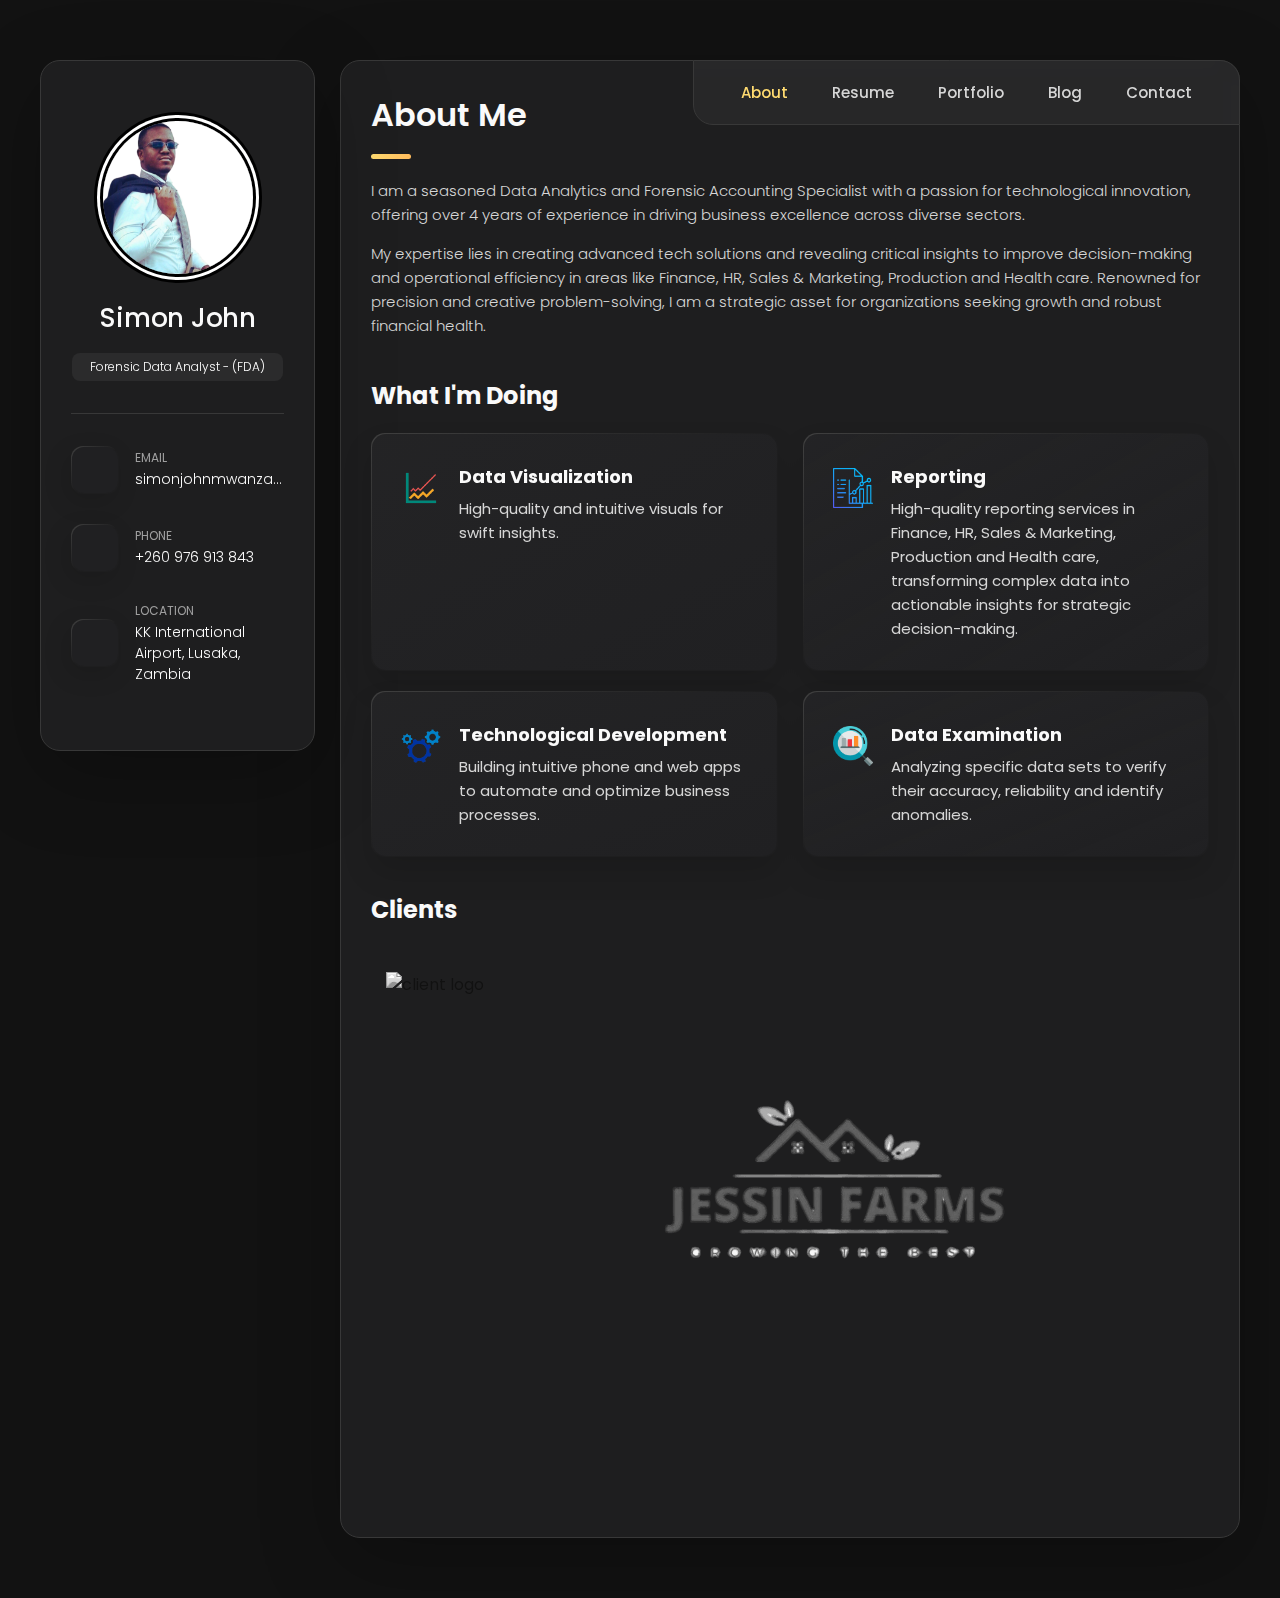
==== commit 4ab1e039: "Update index.html" ====
--- a/index.html
+++ b/index.html
@@ -294,52 +294,7 @@
           - testimonials
         -->
 
-        <section class="testimonials">
-
-          <h3 class="h3 testimonials-title">Testimonials</h3>
-
-          <ul class="testimonials-list has-scrollbar">
-
-            <li class="testimonials-item">
-              <div class="content-card" data-testimonials-item>
-
-                <figure class="testimonials-avatar-box">
-                  <img src="./assets/images/fot.png" alt="Mr.Timothy Simaundu" width="60" data-testimonials-avatar>
-                </figure>
-
-                <h4 class="h4 testimonials-item-title" data-testimonials-title>Mr. Timothy Simaundu</h4>
-
-                <div class="testimonials-text" data-testimonials-text>
-                  <p>
-                    It’s been a delight to have Mr.John as our Data Analytics and Forensic Accounting Specialist. His innovative tech solutions and insightful analyses have notably enhanced our decision-making and operational efficiency across multiple sectors. Mr. John’s precision and expertise have been invaluable in fostering our growth and financial stability. Highly recommended for professional excellence!
-                  </p>
-                </div>
-
-              </div>
-            </li>
-
-            <li class="testimonials-item">
-              <div class="content-card" data-testimonials-item>
-
-                <figure class="testimonials-avatar-box">
-                  <img src="./assets/images/fot.png" alt="Japhet Phiri" width="60" data-testimonials-avatar>
-                </figure>
-
-                <h4 class="h4 testimonials-item-title" data-testimonials-title>Mr. Japhet Phiri</h4>
-
-                <div class="testimonials-text" data-testimonials-text>
-                  <p>
-                    We are extremely pleased with the timesheet application developed by Mr. John. It’s clear that his expertise in Data Analytics and technological innovation played a crucial role in delivering a solution that is efficient and user-friendly. This application has significantly streamlined our operational processes, enabling us to focus more on our core competencies. Mr. John’s professional approach and dedication to solving our unique challenges have made a lasting impact. A true asset in application development!
-                  </p>
-                </div>
-
-              </div>
-            </li>
-
-           
-
-          </ul>
-
+        
         </section>
 
 
@@ -396,28 +351,17 @@
 
             <li class="clients-item">
               <a href="#">
+                <img src="./assets/images/bu.png" alt="client logo">
+              </a>
+            </li>
+
+            <li class="clients-item">
+              <a href="#">
                 <img src="./assets/images/client.png" alt="client logo">
               </a>
             </li>
 
-            <li class="clients-item">
-              <a href="#">
-                <img src="./assets/images/client2.png" alt="client logo">
-              </a>
-            </li>
-
-            <li class="clients-item">
-              <a href="#">
-                <img src="./assets/images/JCL.png" alt="client logo">
-              </a>
-            </li>
-          
-            <li class="clients-item">
-              <a href="#">
-                <img src="./assets/images/Logoz.jpg" alt="client logo">
-              </a>
-            </li>
-
+            
           </ul>
 
         </section>
@@ -481,7 +425,7 @@
               <span>2020 — 2021</span>
 
               <p class="timeline-text">
-                Forensic Accounting and Fraud Examination (FFA)
+                Forensic Accounting and Fraud Examination (FAFE)
               </p>
 
             </li>
@@ -561,101 +505,29 @@
           <h3 class="h3 skills-title">My skills</h3>
 
           <ul class="skills-list content-card">
-
-
             <li class="skills-item">
-
-              <div class="title-wrapper">
-                <h5 class="h5">MS Excel</h5>
-                <data value="90">90%</data>
-              </div>
-
-              <div class="skill-progress-bg">
-                <div class="skill-progress-fill" style="width: 90%;"></div>
-              </div>
-
-            </li>
-
+              <img src="./assets/images/excel.png" alt="MS Excel"> <span>MS Excel</span>
+            </li>
             <li class="skills-item">
-
-              <div class="title-wrapper">
-                <h5 class="h5">Power Bi</h5>
-                <data value="80">70%</data>
-              </div>
-
-              <div class="skill-progress-bg">
-                <div class="skill-progress-fill" style="width: 70%;"></div>
-              </div>
-
-            </li>
-
+              <img src="./assets/images/powerbi.png" alt="Power Bi"> <span>Power Bi</span>
+            </li>
             <li class="skills-item">
-
-              <div class="title-wrapper">
-                <h5 class="h5">Tableau</h5>
-                <data value="70">45%</data>
-              </div>
-
-              <div class="skill-progress-bg">
-                <div class="skill-progress-fill" style="width: 45%;"></div>
-              </div>
-
-            </li>
-
-
+              <img src="./assets/images/tableau.png" alt="Tableau"> <span>Tableau</span>
+            </li>
             <li class="skills-item">
-
-              <div class="title-wrapper">
-                <h5 class="h5">SQL</h5>
-                <data value="50">50%</data>
-              </div>
-
-              <div class="skill-progress-bg">
-                <div class="skill-progress-fill" style="width: 50%;"></div>
-              </div>
-
-            </li>
-
-
+              <img src="./assets/images/sql.png" alt="SQL"> <span>SQL</span>
+            </li>
             <li class="skills-item">
-
-              <div class="title-wrapper">
-                <h5 class="h5">Generative A.I</h5>
-                <data value="60">60%</data>
-              </div>
-
-              <div class="skill-progress-bg">
-                <div class="skill-progress-fill" style="width: 60%;"></div>
-              </div>
-
-            </li>
-
+              <img src="./assets/images/ai.png" alt="Generative A.I"> <span>Artificial Intelligence</span>
+            </li>
             <li class="skills-item">
-
-              <div class="title-wrapper">
-                <h5 class="h5">Python</h5>
-                <data value="10">20%</data>
-              </div>
-
-              <div class="skill-progress-bg">
-                <div class="skill-progress-fill" style="width: 20%;"></div>
-              </div>
-
-            </li>
-
+              <img src="./assets/images/python.png" alt="Python"> <span>Python</span>
+            </li>
             <li class="skills-item">
-
-              <div class="title-wrapper">
-                <h5 class="h5">Accounting Software</h5>
-                <data value="10">75%</data>
-              </div>
-
-              <div class="skill-progress-bg">
-                <div class="skill-progress-fill" style="width: 75%;"></div>
-              </div>
-
+              <img src="./assets/images/infor.png" alt="Accounting Software"> <span>Infor Sunsystem</span>
             </li>
           </ul>
+          
 
         </section>
 
@@ -801,14 +673,7 @@
                     <ion-icon name="eye-outline"></ion-icon>
                   </div>
 
-                  <img src="./assets/images/Mob.png" alt="dsm." loading="lazy">
-                </figure>
-
-                <h3 class="project-title">A.I bot</h3>
-
-                <p class="project-category">Mobile App</p>
-
-              </a>
+                 
             </li>
 
             <li class="project-item  active" data-filter-item data-category="web development">
@@ -952,4 +817,4 @@
  
 </body>
 
-</html>+</html>
